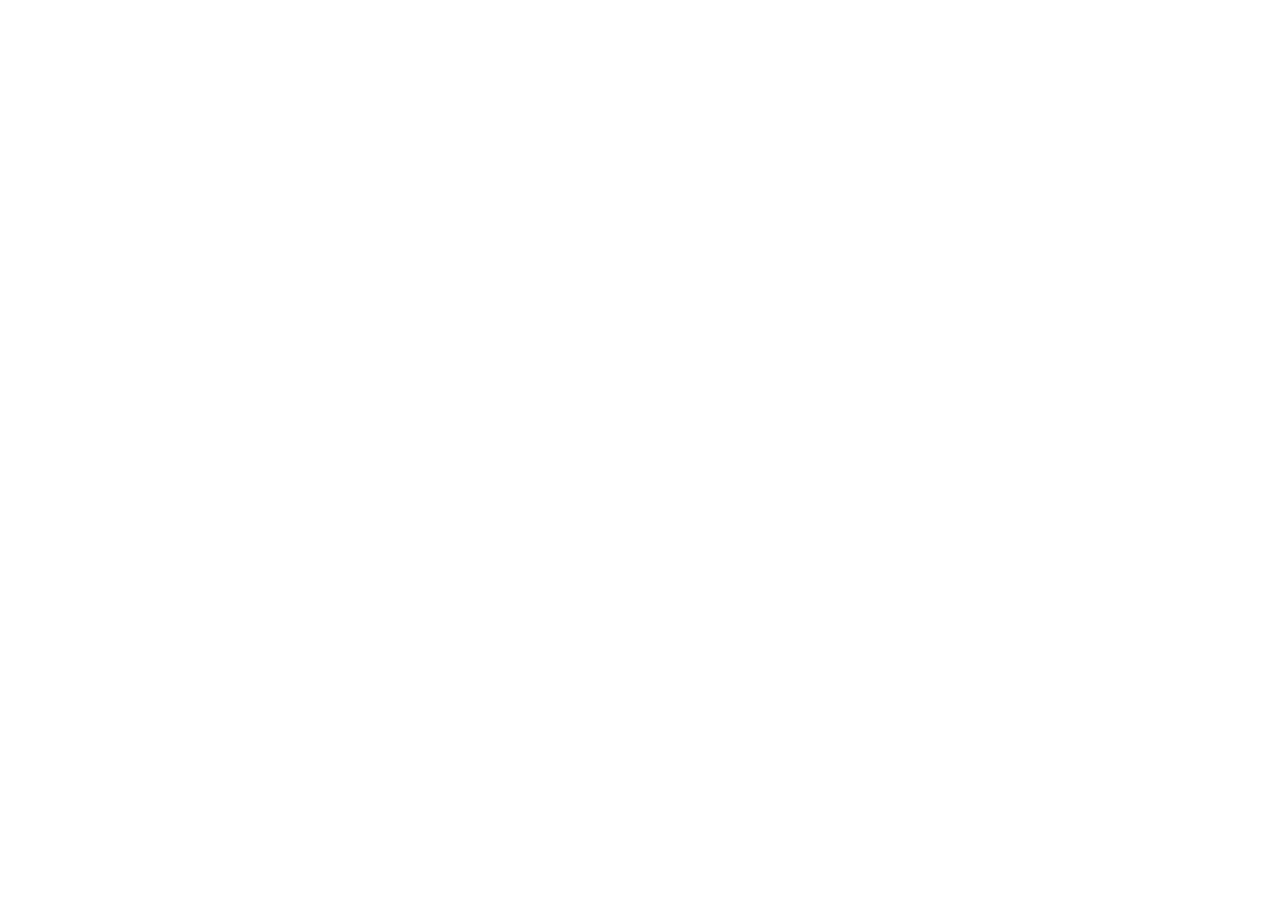
==== blog.html @ ff499350 "Criando os htmls de contato e  blog" ====
<!doctype html>
<html lang="pt-BR">

<head>
    <meta charset="UTF-8" />
    <meta name="viewport" content="width=device-width, initial-scale=1.0" />
    <meta name="description" content="Jornada Viagens, uma agência apaixonada por criar viagens inesquecíveis" />

    <meta name="og:title" content="Jornada Viagens" />
    <meta name="og:description" content="Jornada Viagens, uma agência apaixonada por criar viagens inesquecíveis" />
    <meta name="og:image" content="https://guilhermegomesgarcia.github.io/Jornada-Viagens/img/Logo-branco-rodape.png" />
    <meta name="og:type" content="website" />
    <meta name="og:url" content="https://guilhermegomesgarcia.github.io/Jornada-Viagens" />

    <link rel="icon" href="fav-icon.svg" type="xml/svg" />
    <link rel="stylesheet" href="./css/style.css" />
    <title>Jornada Viagens</title>
</head>
---- css/style.css ----
@import url(global.css);
@import url(./index/header.css);
@import url(./index/hero.css);
@import url(./index/offers.css);
@import url(./index/categories.css);
@import url(./index/destinations.css);
@import url(./index/payments.css);
@import url(./index/testimonials.css);
@import url(./index/footer.css);
@import url(./pacotes/pacotes.css);
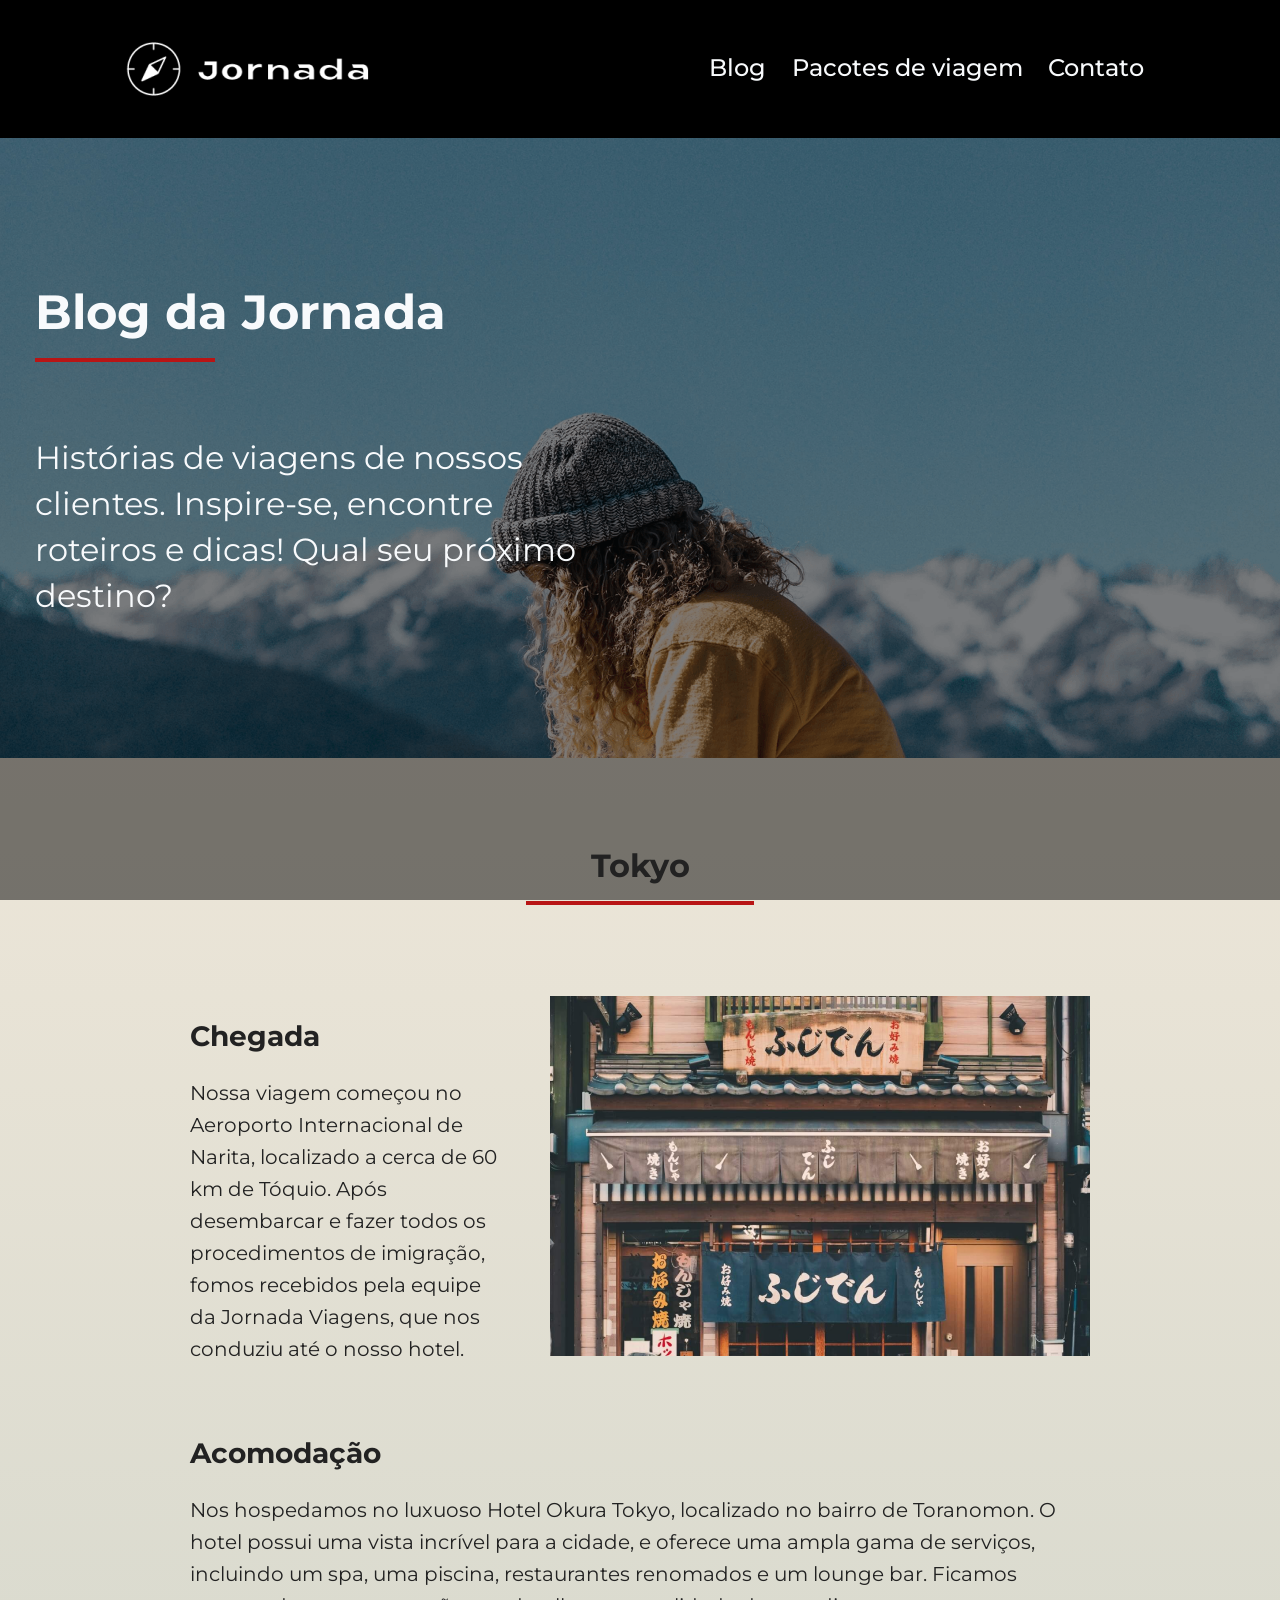
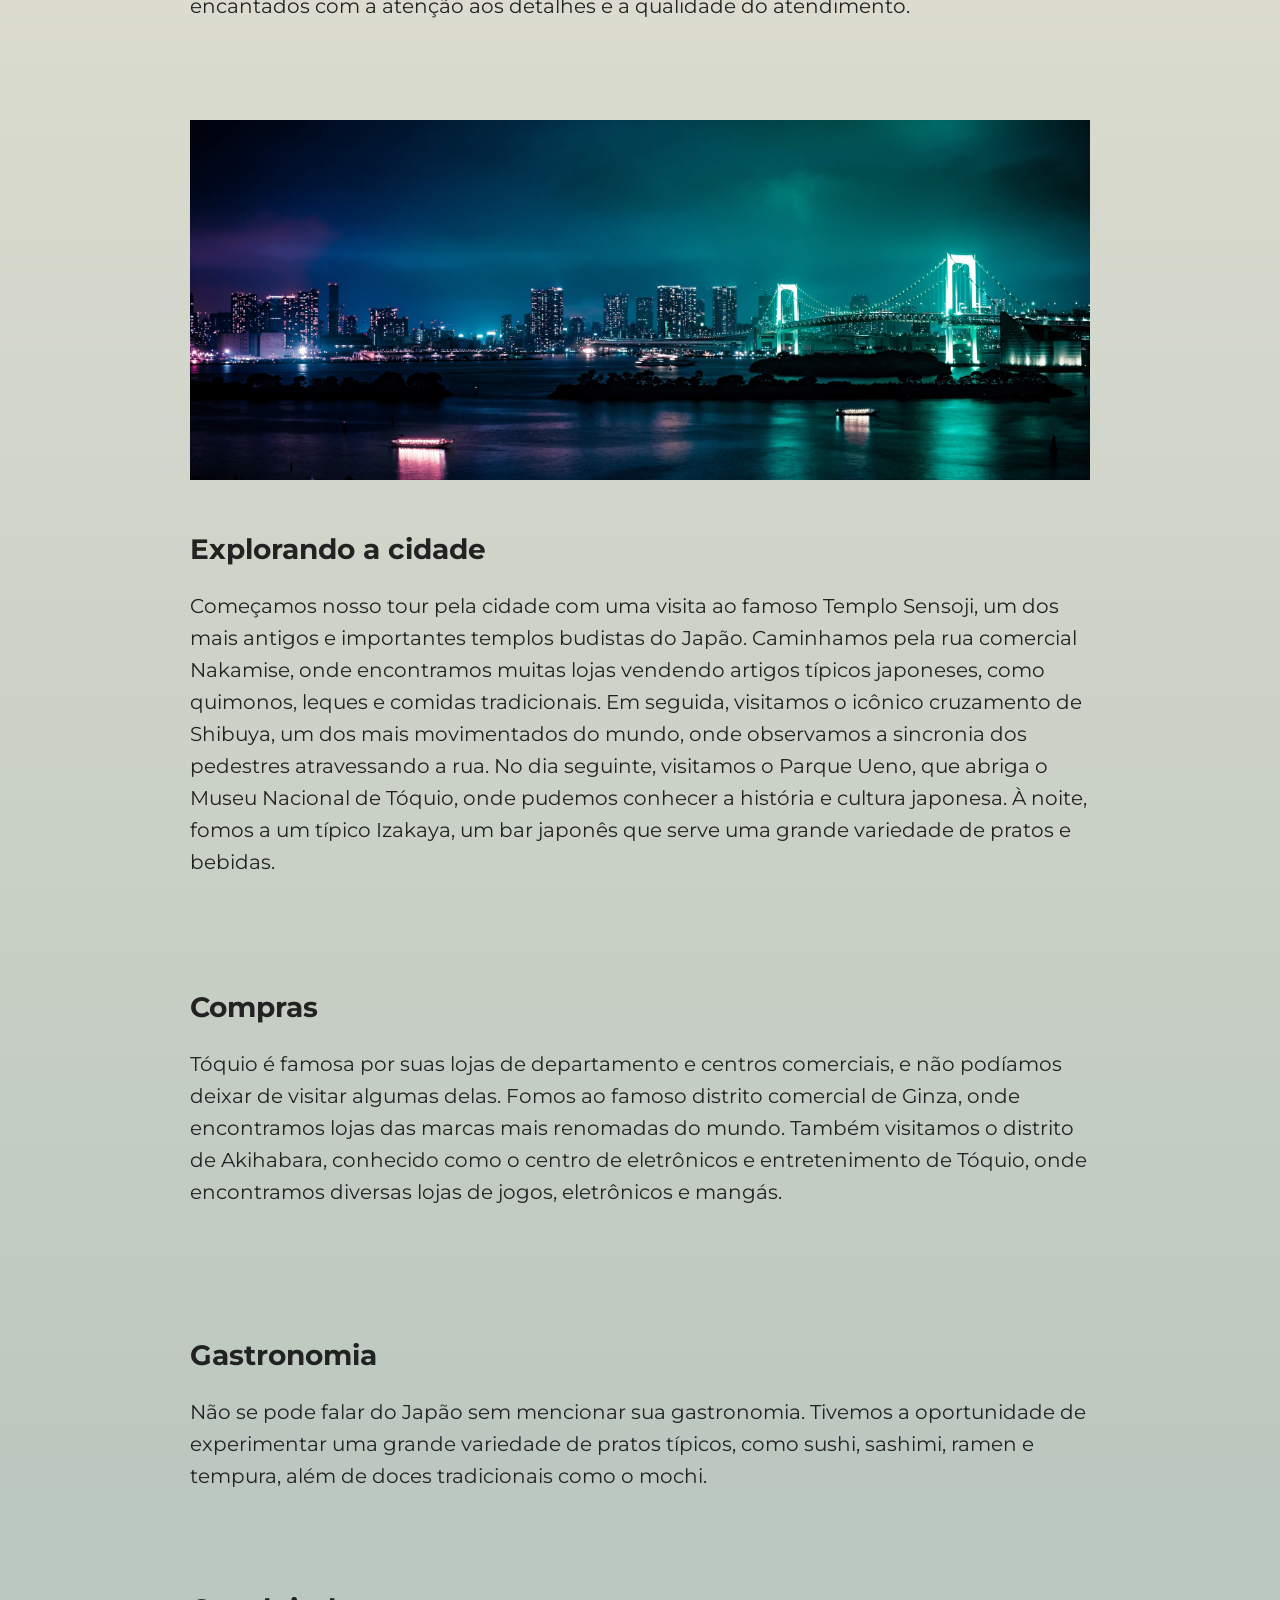
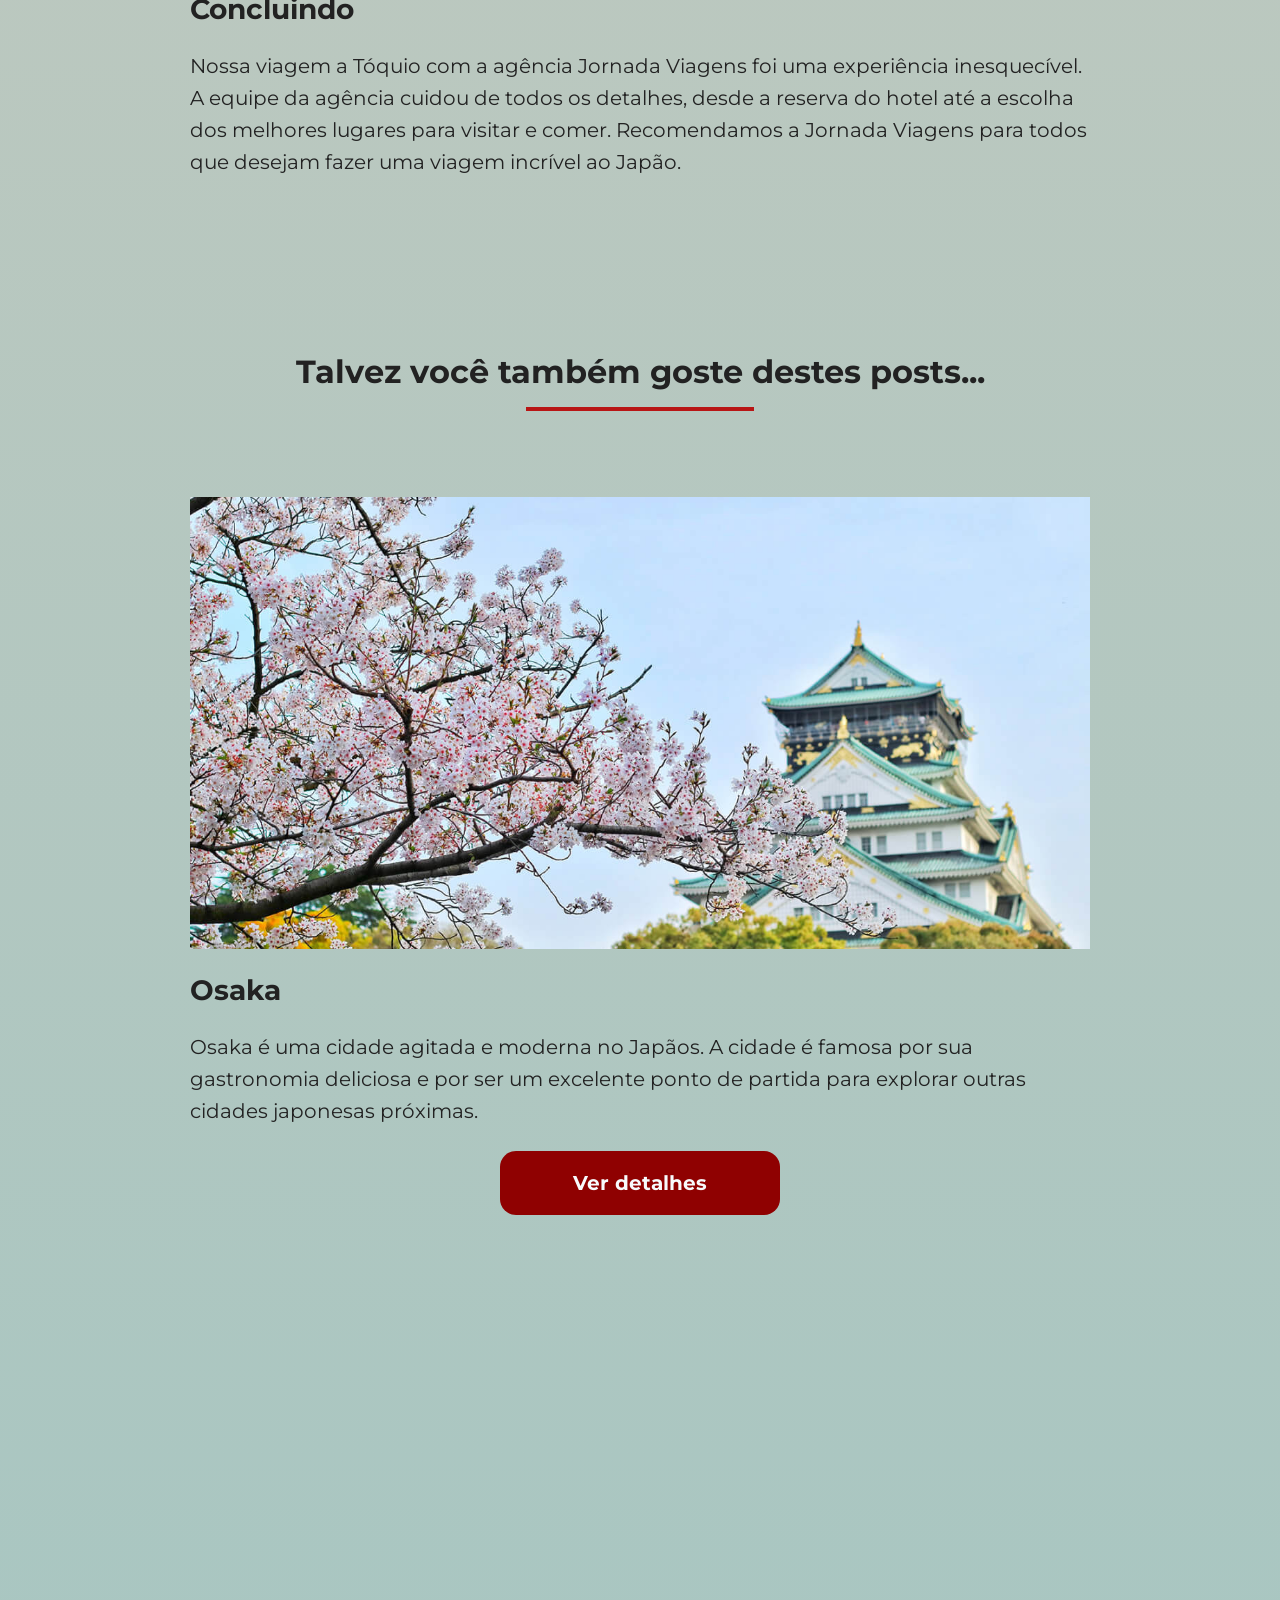
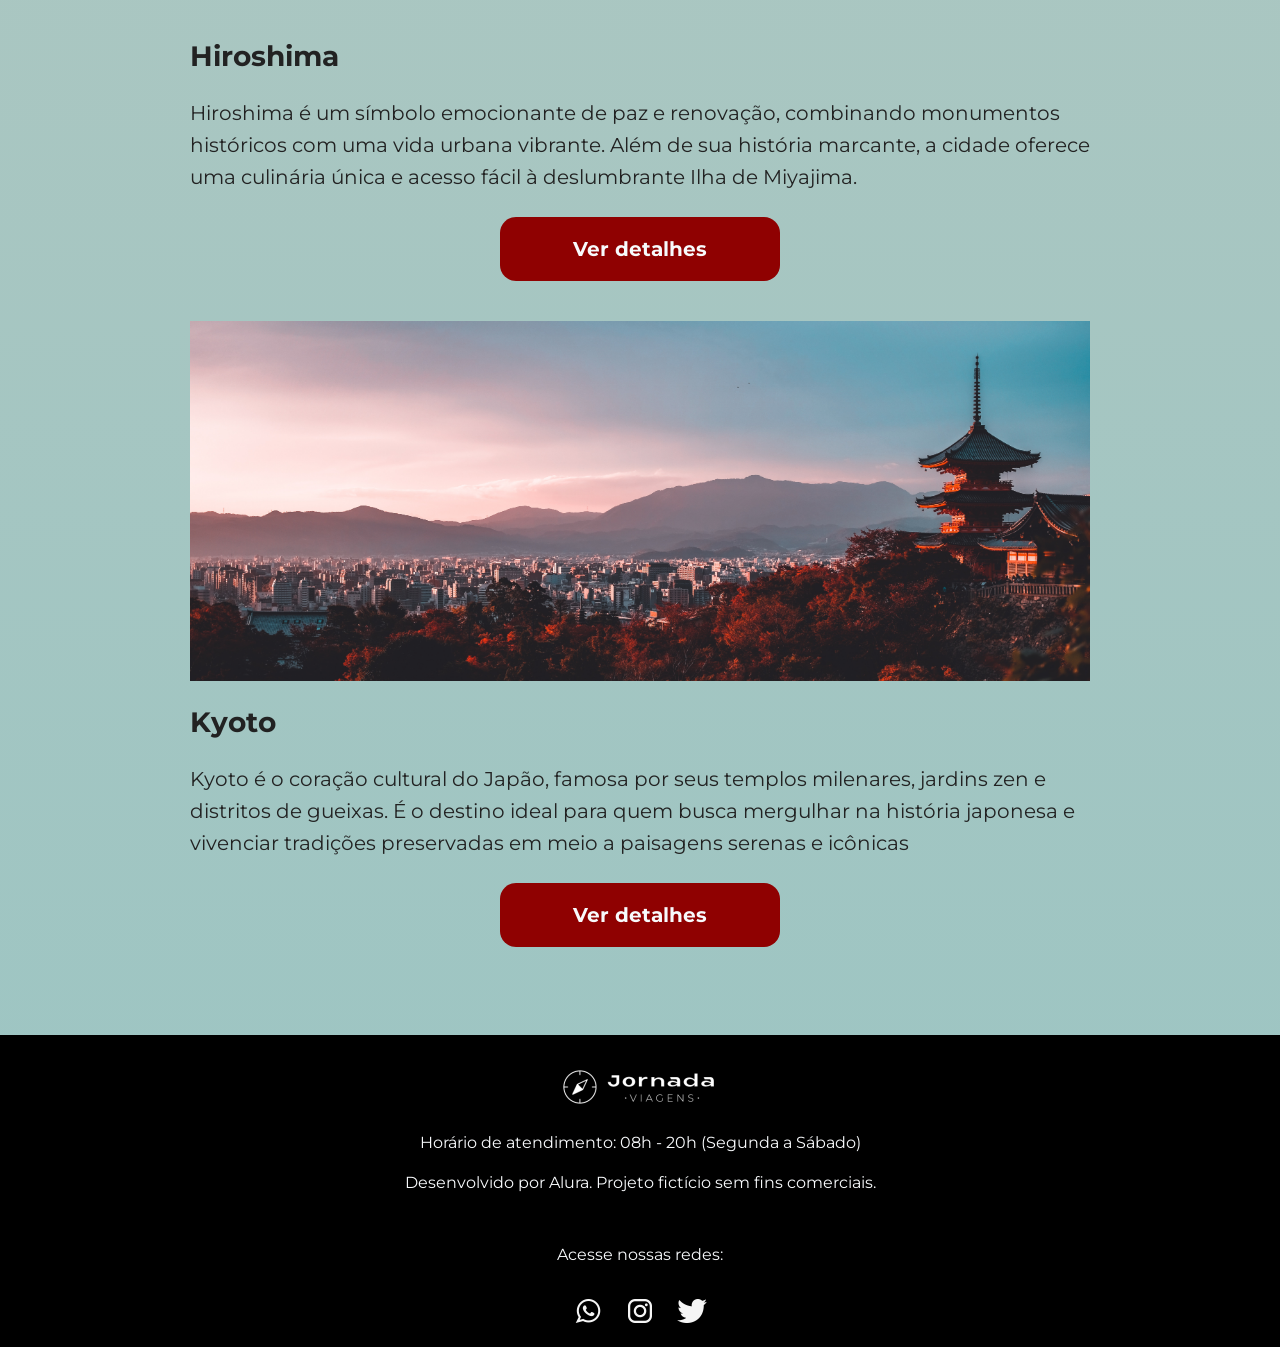
==== commit 2f877d5c: "Finalizando a pagina blog" ====
--- a/blog.html
+++ b/blog.html
@@ -15,4 +15,192 @@
     <link rel="icon" href="fav-icon.svg" type="xml/svg" />
     <link rel="stylesheet" href="./css/style.css" />
     <title>Jornada Viagens</title>
-</head>+</head>
+
+<body class="blog">
+    <header class="cabecalho">
+        <a href="index.html" title="Voltar para a página inicial" class="cabecalho__logo">
+            <img src="./img/Logo-mobile-branca.png" class="logo__mobile" alt="Logo da Jornada Viagens na cor branca" />
+
+            <img src="./img/logo-desktop-branca.png" class="logo__desktop"
+                alt="Bússola do logo da Jornada Viagens na cor branca" />
+        </a>
+
+        <div class="cabecalho__menu-hamburguer">
+            <label for="cabecalho__menu-hamburguer-checkbox" class="cabecalho__menu-hamburguer__label">
+                <img src="./img/menu.png" alt="menu hamburguer" />
+            </label>
+            <input type="checkbox" id="cabecalho__menu-hamburguer-checkbox" hidden />
+            <nav class="cabecalho__menu-hamburguer__nav">
+                <ul class="cabecalho__menu-hamburguer__lista">
+                    <li>
+                        <a href="blog.html" target="_self" title="Acessar página do blog">Blog</a>
+                    </li>
+                    <li>
+                        <a href="pacotes.html" target="_self" title="Acessar página de pacotes de viagem">Pacotes de
+                            viagem</a>
+                    </li>
+                    <li>
+                        <a href="contato.html" target="_self" title="Acessar página de contato">Contato</a>
+                    </li>
+                </ul>
+            </nav>
+        </div>
+    </header>
+
+    <section class="hero blog__hero" role="banner">
+        <div class="pacotes__hero-descricao blog__hero-descricao">
+            <div class="secao__titulo">
+                <h2>Blog da Jornada</h2>
+                <hr />
+            </div>
+            <h3 class="descricao__texto">Histórias de viagens de nossos clientes. Inspire-se, encontre roteiros e dicas!
+                Qual seu próximo destino?</h3>
+        </div>
+    </section>
+
+    <section class="destinos pacotes__destinos">
+        <div class="secao__titulo">
+            <h2>Tokyo</h2>
+            <hr />
+        </div>
+
+        <div class="destino__items">
+            <article class="destino__item">
+                <header class="destino__cabecalho">
+                    <div class="blog__destino__cabecalho-chegada">
+                        <div class="blog__destino__cabecalho-chegada-txt">
+                            <h3 class="descricao__titulo">Chegada</h3>
+                            <p class="descricao__texto chegada">
+                                Nossa viagem começou no Aeroporto Internacional de Narita, localizado a cerca de 60 km
+                                de
+                                Tóquio. Após desembarcar e fazer todos os procedimentos de imigração, fomos recebidos
+                                pela
+                                equipe da Jornada Viagens, que nos conduziu até o nosso hotel.
+                            </p>
+                        </div>
+                        <div class="blog__tokyo-1"></div>
+                    </div>
+
+                    <h3 class="descricao__titulo acomodacao-titulo">Acomodação</h3>
+                    <p class="descricao__texto acomodacao">
+                        Nos hospedamos no luxuoso Hotel Okura Tokyo, localizado no bairro de Toranomon. O hotel possui
+                        uma vista incrível para a cidade, e oferece uma ampla gama de serviços, incluindo um spa, uma
+                        piscina, restaurantes renomados e um lounge bar. Ficamos encantados com a atenção aos detalhes e
+                        a qualidade do atendimento.
+                    </p>
+                    <div class="blog__tokyo-2"></div>
+                    <h3 class="descricao__titulo ">Explorando a cidade</h3>
+                    <p class="descricao__texto explorando">
+                        Começamos nosso tour pela cidade com uma visita ao famoso Templo Sensoji, um dos mais antigos e
+                        importantes templos budistas do Japão. Caminhamos pela rua comercial Nakamise, onde encontramos
+                        muitas lojas vendendo artigos típicos japoneses, como quimonos, leques e comidas tradicionais.
+                        Em seguida, visitamos o icônico cruzamento de Shibuya, um dos mais movimentados do mundo, onde
+                        observamos a sincronia dos pedestres atravessando a rua.
+                        No dia seguinte, visitamos o Parque Ueno, que abriga o Museu Nacional de Tóquio, onde pudemos
+                        conhecer a história e cultura japonesa. À noite, fomos a um típico Izakaya, um bar japonês que
+                        serve uma grande variedade de pratos e bebidas.
+                    </p>
+                    <h3 class="descricao__titulo ">Compras</h3>
+                    <p class="descricao__texto compras">
+                        Tóquio é famosa por suas lojas de departamento e centros comerciais, e não podíamos deixar de
+                        visitar algumas delas. Fomos ao famoso distrito comercial de Ginza, onde encontramos lojas das
+                        marcas mais renomadas do mundo.
+                        Também visitamos o distrito de Akihabara, conhecido como o centro de eletrônicos e
+                        entretenimento de Tóquio, onde encontramos diversas lojas de jogos, eletrônicos e mangás.
+                    </p>
+                    <h3 class="descricao__titulo ">Gastronomia</h3>
+                    <p class="descricao__texto gastronomia">
+                        Não se pode falar do Japão sem mencionar sua gastronomia. Tivemos a oportunidade de experimentar
+                        uma grande variedade de pratos típicos, como sushi, sashimi, ramen e tempura, além de doces
+                        tradicionais como o mochi.
+                    </p>
+                    <h3 class="descricao__titulo ">Concluindo</h3>
+                    <p class="descricao__texto concluindo">
+                        Nossa viagem a Tóquio com a agência Jornada Viagens foi uma experiência inesquecível. A equipe
+                        da agência cuidou de todos os detalhes, desde a reserva do hotel até a escolha dos melhores
+                        lugares para visitar e comer. Recomendamos a Jornada Viagens para todos que desejam fazer uma
+                        viagem incrível ao Japão.
+                    </p>
+                </header>
+            </article>
+        </div>
+    </section>
+
+    <section class="destinos">
+        <div class="secao__titulo">
+            <h2>Talvez você também goste destes posts...</h2>
+            <hr />
+        </div>
+
+        <div class="destino__items blog__destinos">
+            <article class="destino__item blog__destinos-item">
+                <header class="destino__cabecalho">
+                    <div class="destino__imagem-osaka blog-osaka"></div>
+                    <h3 class="descricao__titulo">Osaka</h3>
+                    <p class="descricao__texto">
+                        Osaka é uma cidade agitada e moderna no Japãos. A cidade é famosa por sua gastronomia deliciosa
+                        e por ser um
+                        excelente ponto de partida para explorar outras cidades japonesas próximas.
+                    </p>
+                </header>
+
+                <footer class="destino__rodape blog__botao osaka-botao">
+                    <a href="#" class="botao">Ver detalhes</a>
+                </footer>
+            </article>
+
+            <article class="destino__item blog__destinos-item">
+                <header class="destino__cabecalho">
+                    <div class="destino__imagem-hiroshima"></div>
+                    <h3 class="descricao__titulo">Hiroshima</h3>
+                    <p class="descricao__texto hiroshima">
+                        Hiroshima é um símbolo emocionante de paz e renovação, combinando monumentos históricos com uma
+                        vida urbana vibrante. Além de sua história marcante, a cidade oferece uma culinária única e
+                        acesso fácil à deslumbrante Ilha de Miyajima.
+                    </p>
+                </header>
+
+                <footer class="destino__rodape blog__botao">
+                    <a href="#" class="botao">Ver detalhes</a>
+                </footer>
+            </article>
+
+            <article class="destino__item blog__destinos-item">
+                <header class="destino__cabecalho">
+                    <div class="destino__imagem-kyoto"></div>
+                    <h3 class="descricao__titulo">Kyoto</h3>
+                    <p class="descricao__texto kyoto">
+                        Kyoto é o coração cultural do Japão, famosa por seus templos milenares, jardins zen e distritos
+                        de gueixas. É o destino ideal para quem busca mergulhar na história japonesa e vivenciar
+                        tradições preservadas em meio a paisagens serenas e icônicas
+                    </p>
+                </header>
+
+                <footer class="destino__rodape kyoto-botao blog__botao">
+                    <a href="#" class="botao">Ver detalhes</a>
+                </footer>
+            </article>
+        </div>
+    </section>
+
+    <footer class="rodape">
+        <div class="rodape__conteudo__descricao">
+            <img class="rodape__conteudo__descricao-logo" src="./img/Logo-branco-rodape.png" alt="Logo Jornada Viagens">
+            <p class="descricao__texto">Horário de atendimento: 08h - 20h (Segunda a Sábado)</p>
+            <p class="descricao__texto">Desenvolvido por Alura. Projeto fictício sem fins comerciais.</p>
+        </div>
+
+        <div class="rodape__conteudo__redes">
+            <p class="descricao__texto">Acesse nossas redes:</p>
+            <a href="#" target="_blank" title="Entre em contato via whatsapp"><img class="whatsapp"
+                    src="./img/icone-whatsapp.png" alt="Icone do whatsapp na cor branca"></a>
+            <a href="#" target="_blank" title="Acesse o Instagram do Jornada Viagens"><img class="instagram"
+                    src="./img/icone-instagram.png" alt="Icone do instagram na cor branca"></a>
+            <a href="#" target="_blank" title="Acesse o Twitter do Jornada Viagens"><img class="twitter"
+                    src="./img/icone-twitter.png" alt="Icone do twitter na cor branca"></a>
+        </div>
+    </footer>
+</body>
+
+</html>
--- a/css/style.css
+++ b/css/style.css
@@ -8,3 +8,4 @@
 @import url(./index/testimonials.css);
 @import url(./index/footer.css);
 @import url(./pacotes/pacotes.css);
+@import url(./blog/blog.css);
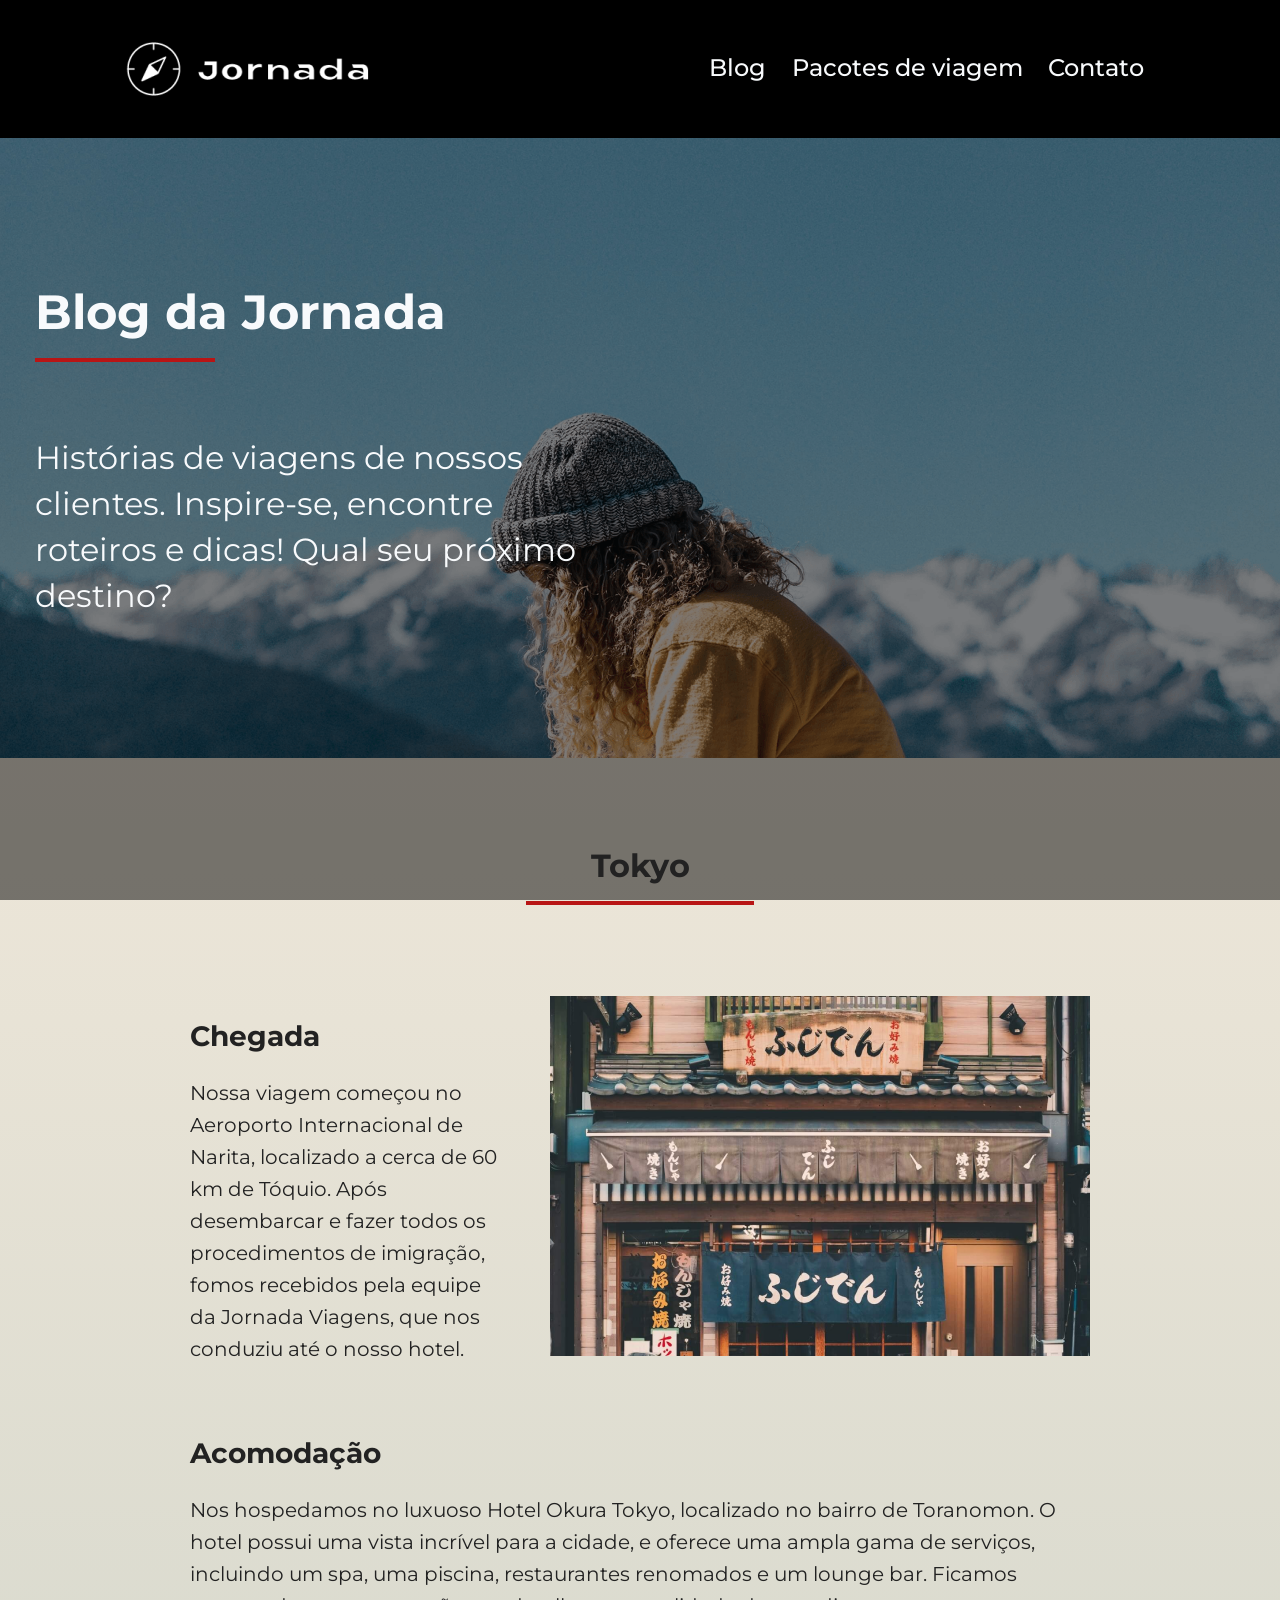
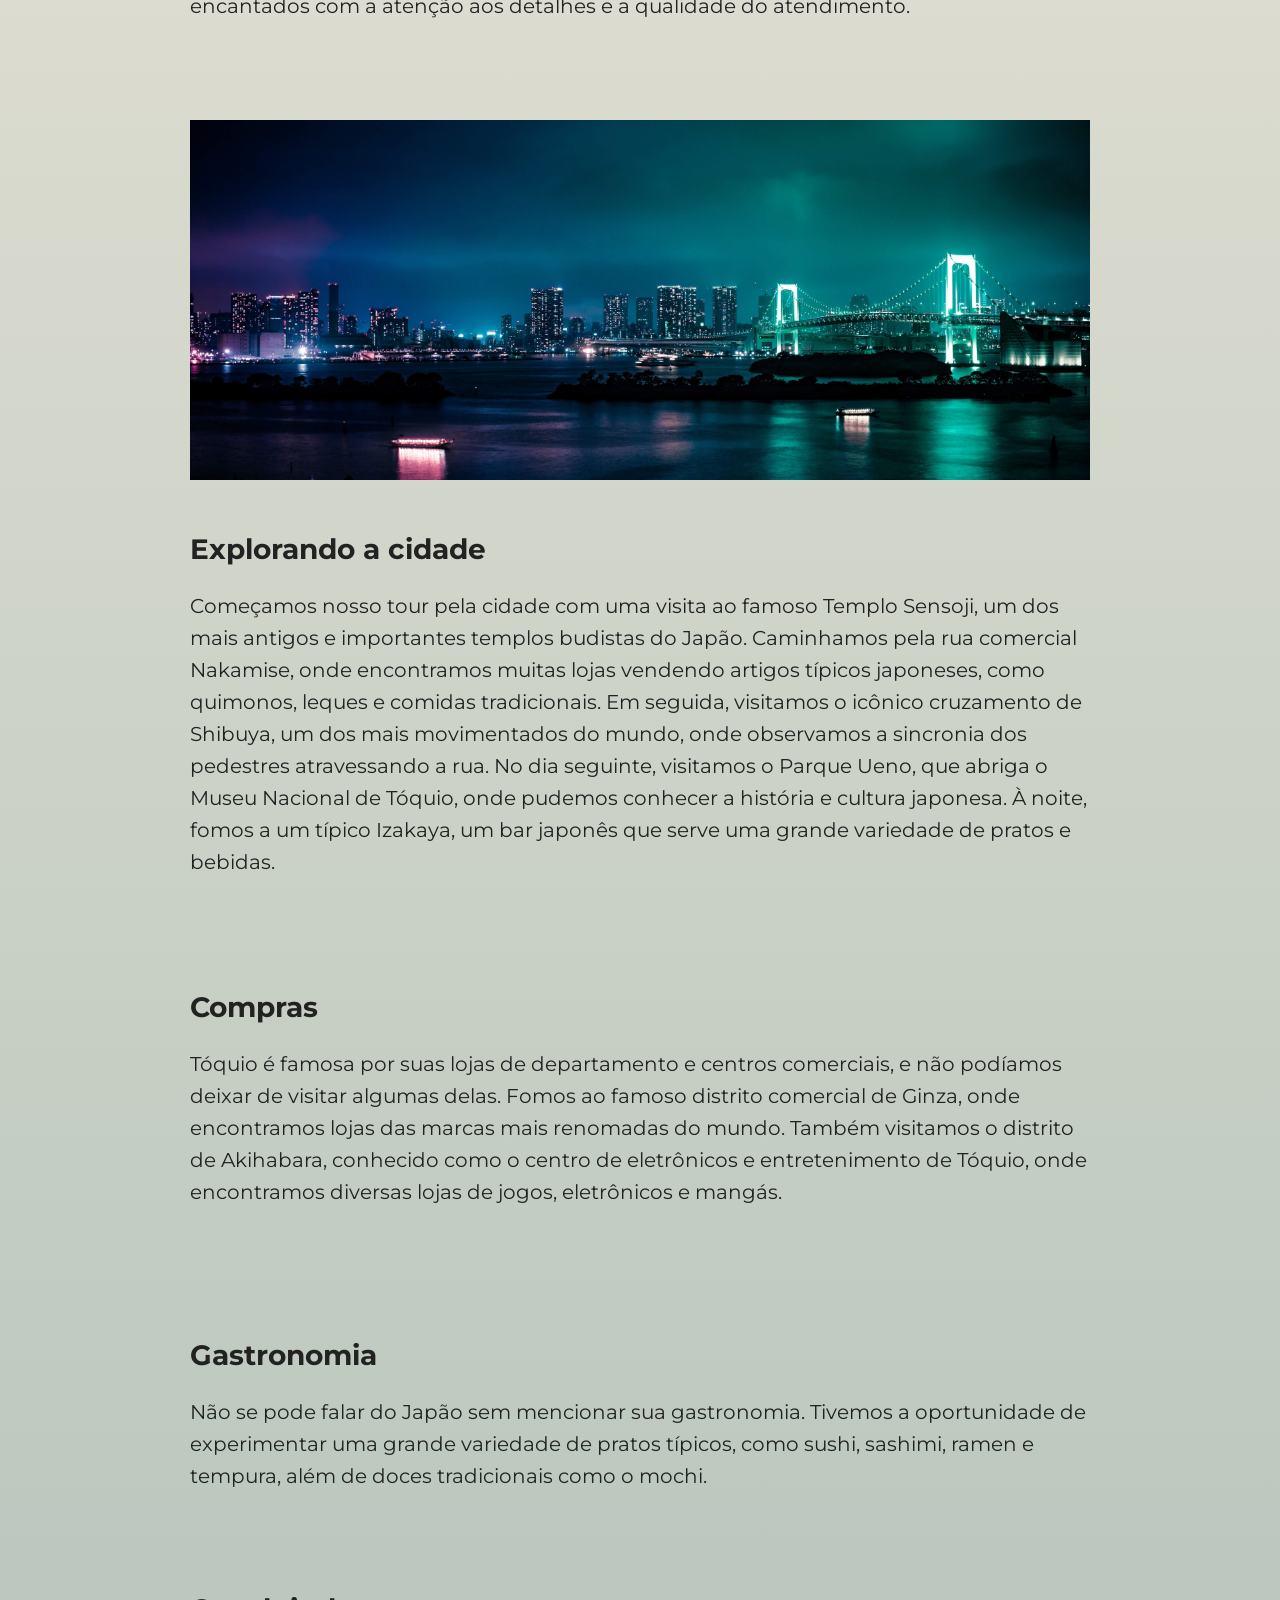
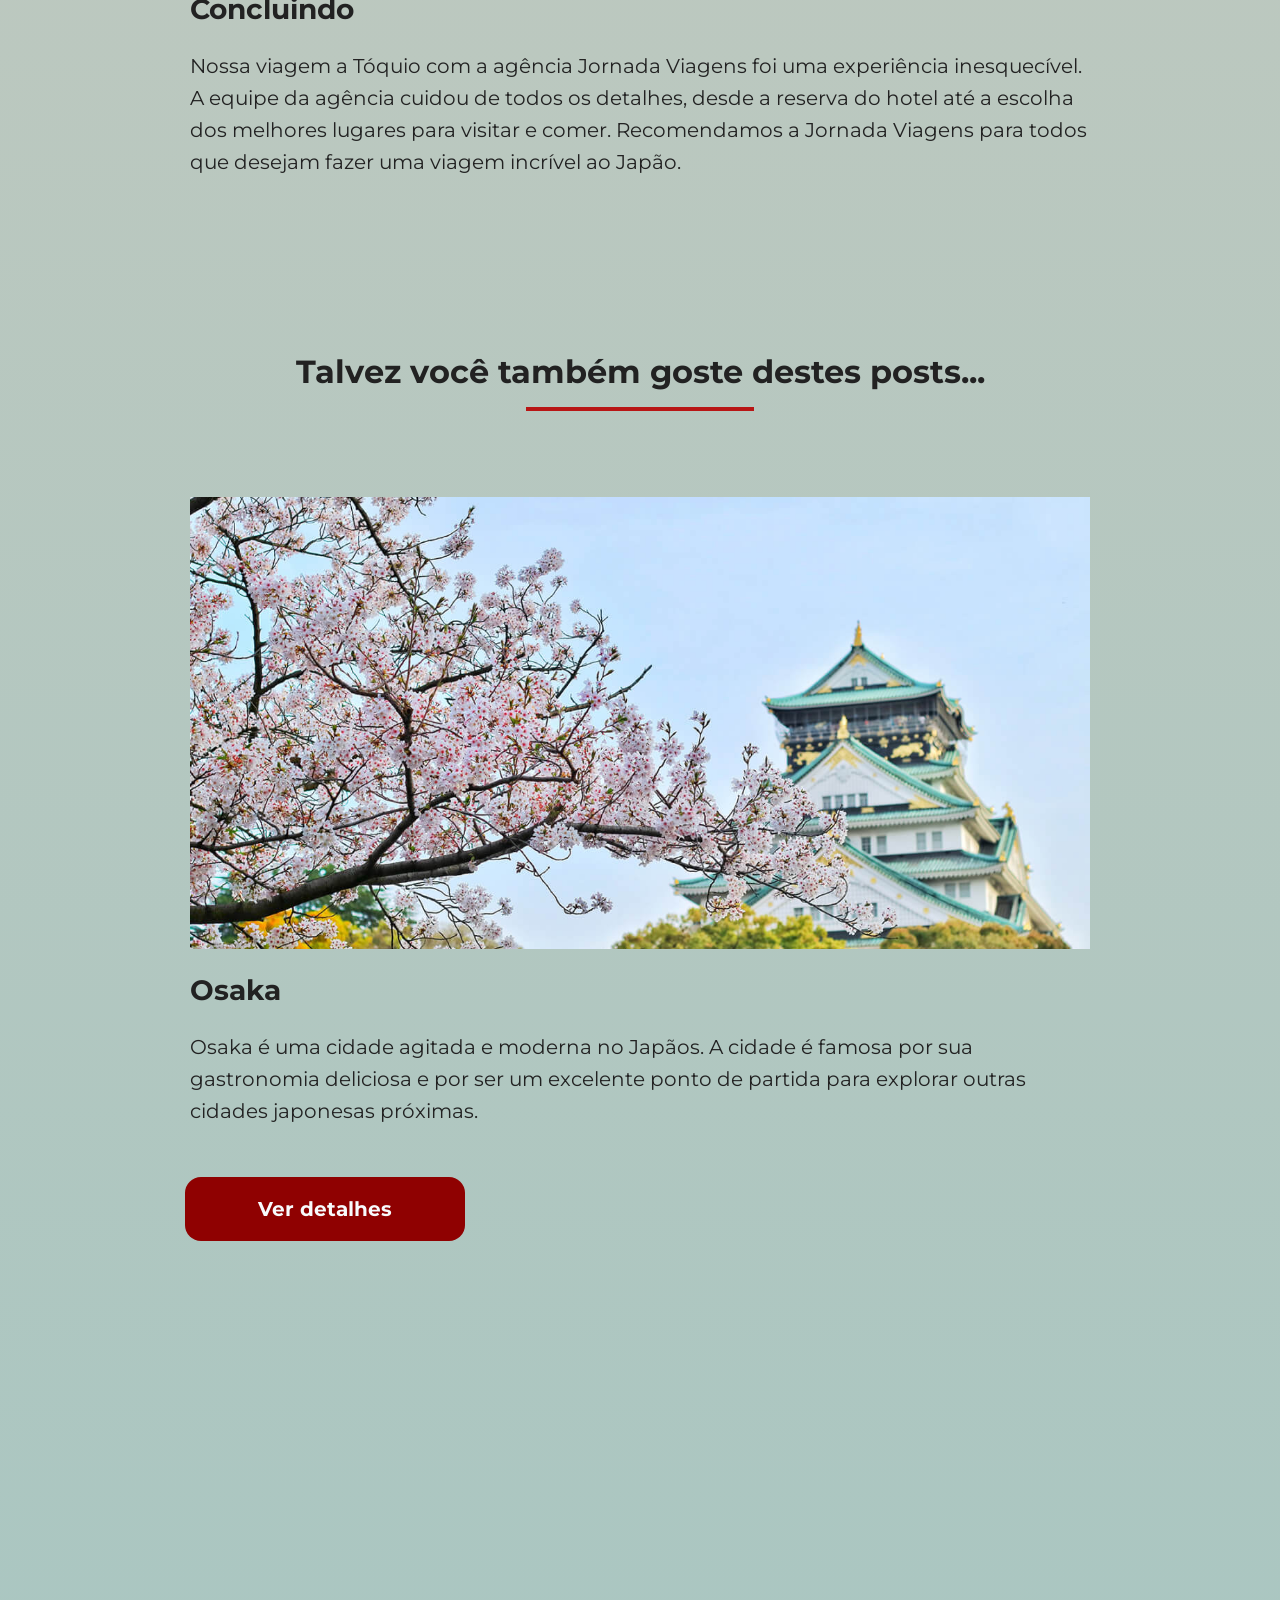
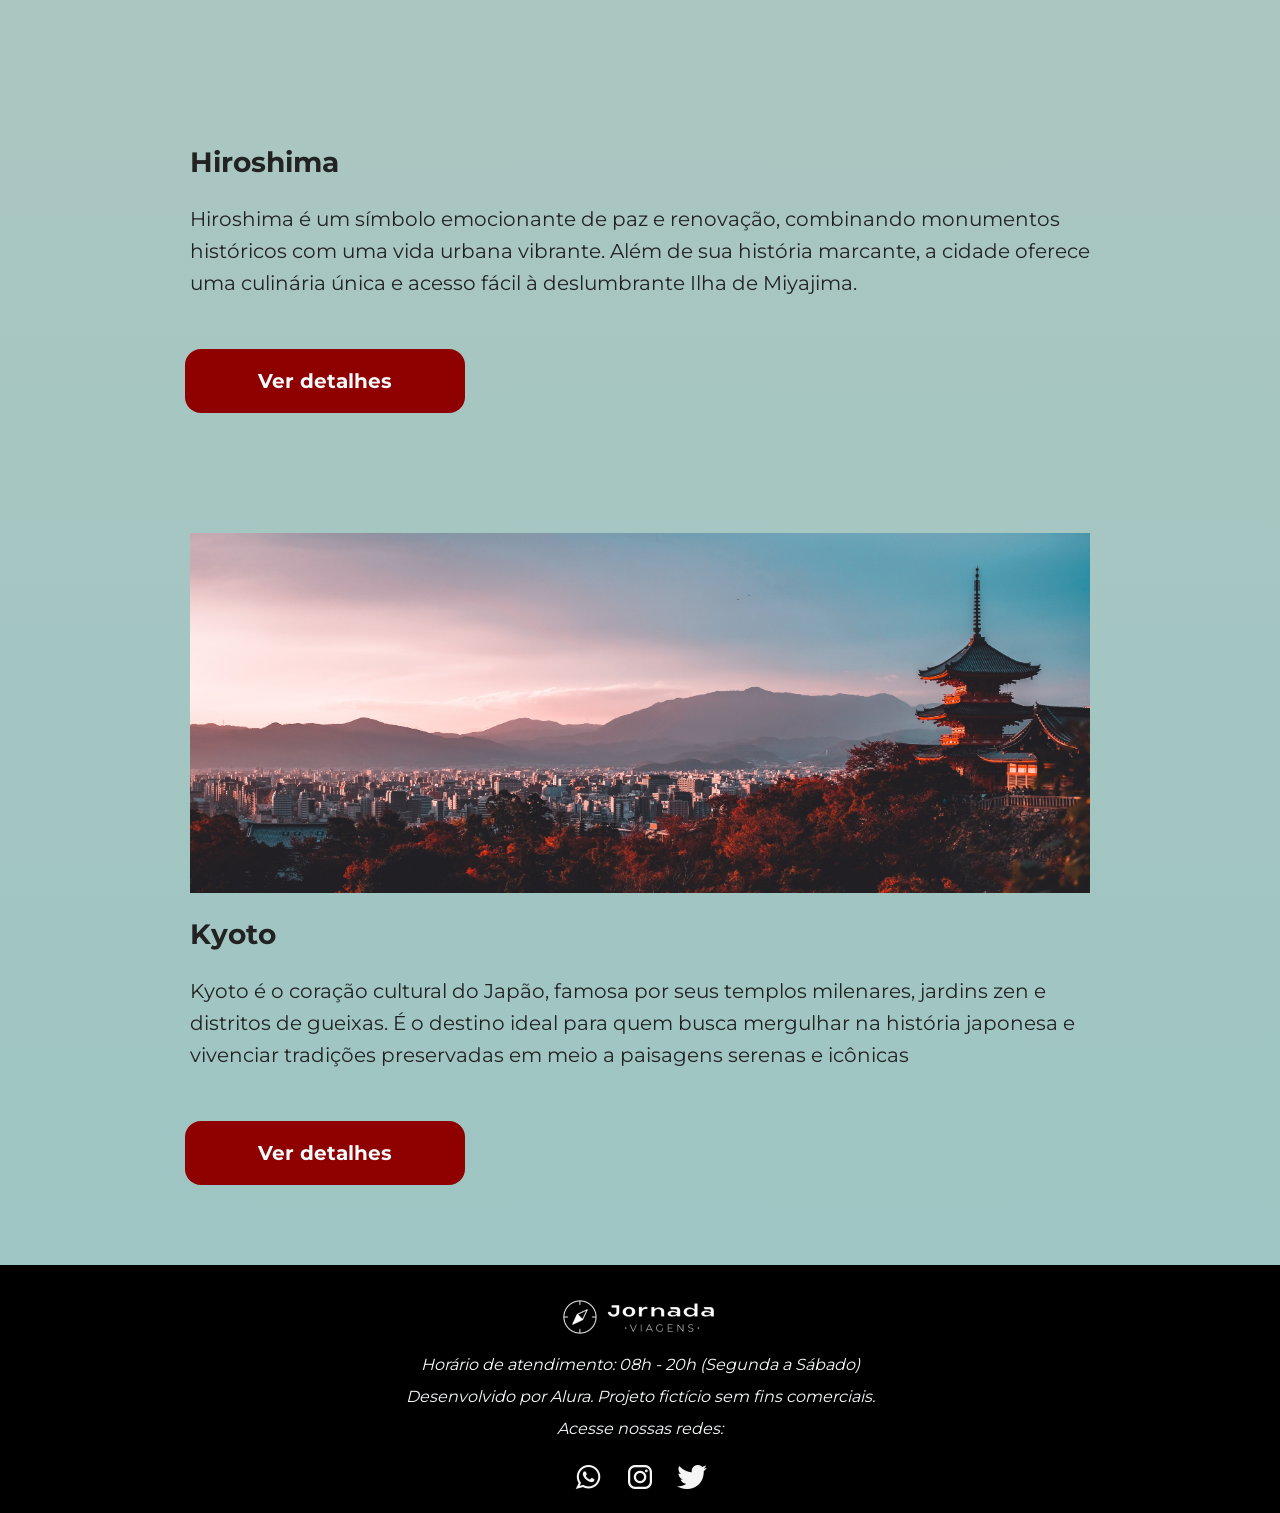
==== commit ba83a72e: "Finalizando a pagina contato versao mobile" ====
--- a/blog.html
+++ b/blog.html
@@ -185,21 +185,25 @@
     </section>
 
     <footer class="rodape">
-        <div class="rodape__conteudo__descricao">
+        <address class="rodape__conteudo__descricao">
             <img class="rodape__conteudo__descricao-logo" src="./img/Logo-branco-rodape.png" alt="Logo Jornada Viagens">
-            <p class="descricao__texto">Horário de atendimento: 08h - 20h (Segunda a Sábado)</p>
-            <p class="descricao__texto">Desenvolvido por Alura. Projeto fictício sem fins comerciais.</p>
-        </div>
-
-        <div class="rodape__conteudo__redes">
-            <p class="descricao__texto">Acesse nossas redes:</p>
+            <br>
+            <small class="descricao__texto">Horário de atendimento: 08h - 20h (Segunda a Sábado)</small>
+            <br>
+            <small class="descricao__texto">Desenvolvido por Alura. Projeto fictício sem fins comerciais.</small>
+            <br>
+        </address>
+
+        <address class="rodape__conteudo__redes">
+            <small class="descricao__texto">Acesse nossas redes:</small>
+            <br>
             <a href="#" target="_blank" title="Entre em contato via whatsapp"><img class="whatsapp"
                     src="./img/icone-whatsapp.png" alt="Icone do whatsapp na cor branca"></a>
             <a href="#" target="_blank" title="Acesse o Instagram do Jornada Viagens"><img class="instagram"
                     src="./img/icone-instagram.png" alt="Icone do instagram na cor branca"></a>
             <a href="#" target="_blank" title="Acesse o Twitter do Jornada Viagens"><img class="twitter"
                     src="./img/icone-twitter.png" alt="Icone do twitter na cor branca"></a>
-        </div>
+        </address>
     </footer>
 </body>
 
--- a/css/style.css
+++ b/css/style.css
@@ -9,3 +9,4 @@
 @import url(./index/footer.css);
 @import url(./pacotes/pacotes.css);
 @import url(./blog/blog.css);
+@import url(./contato/contato.css);
